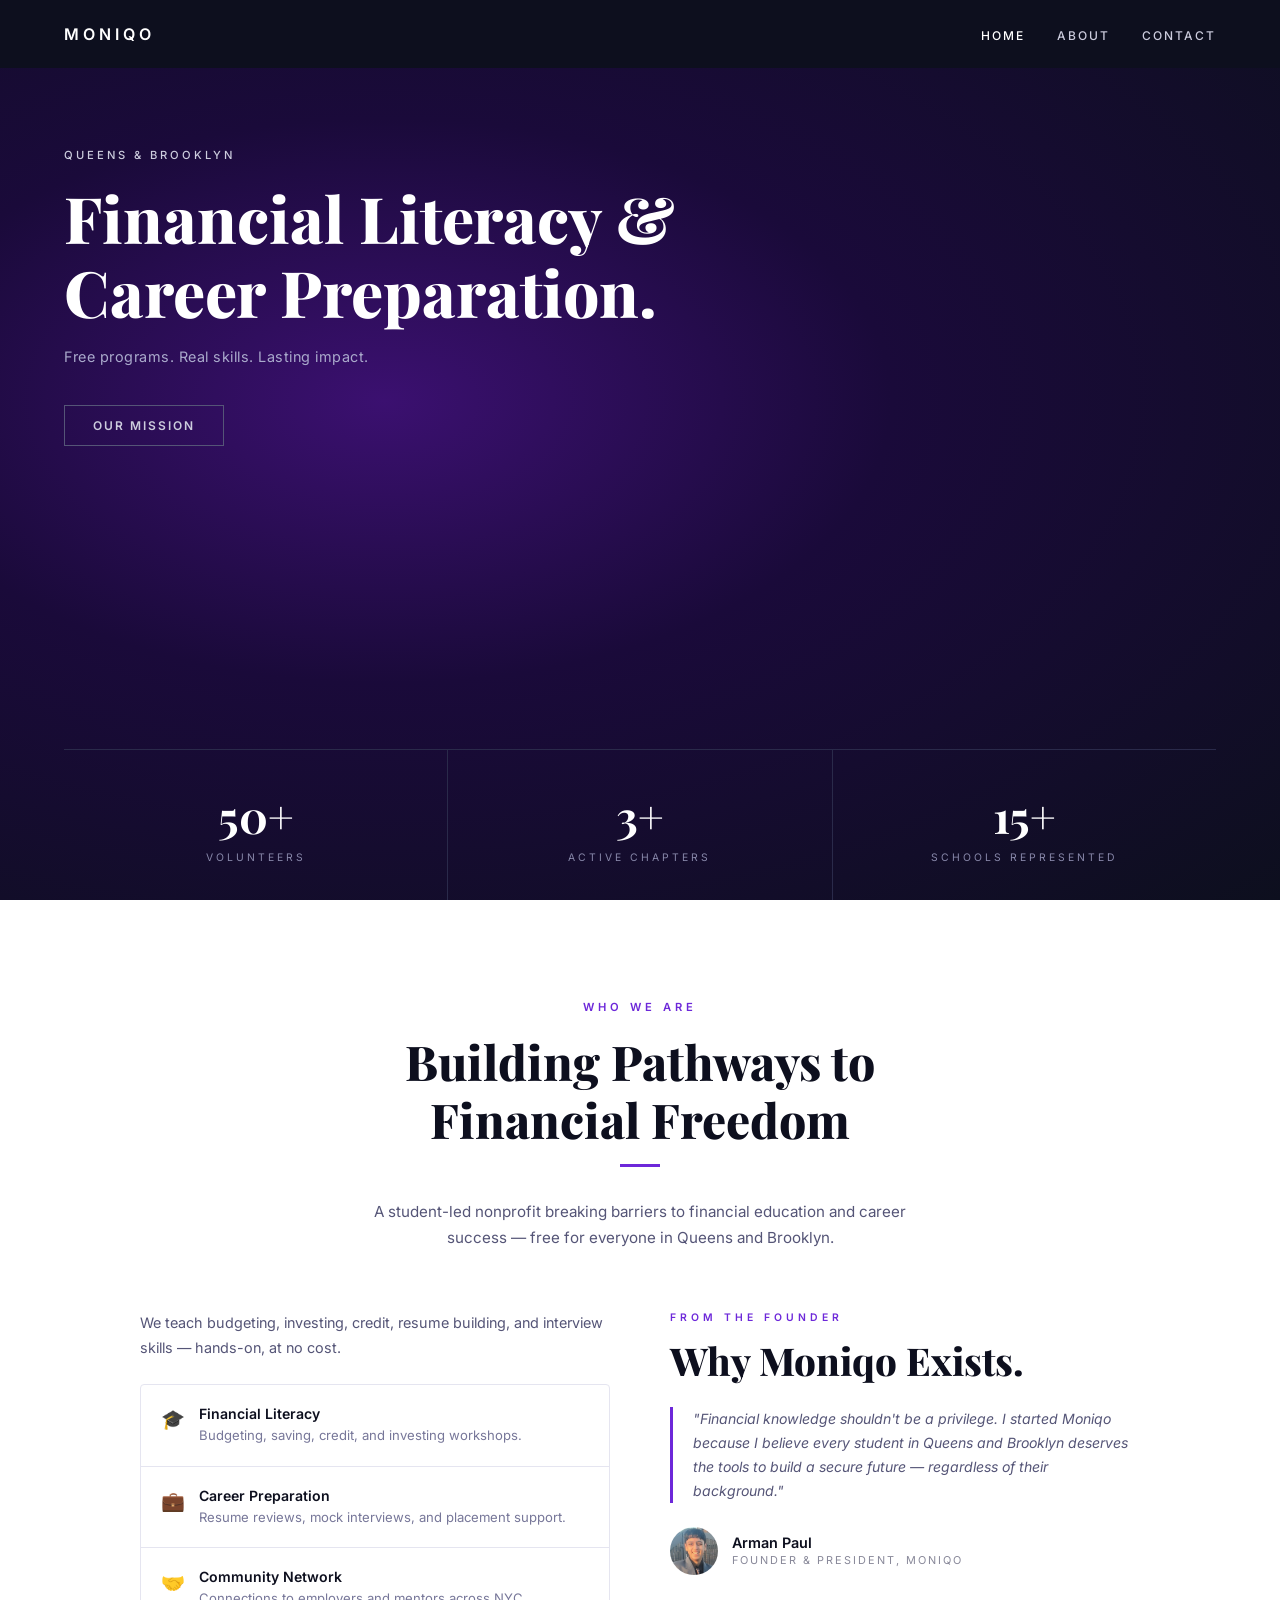
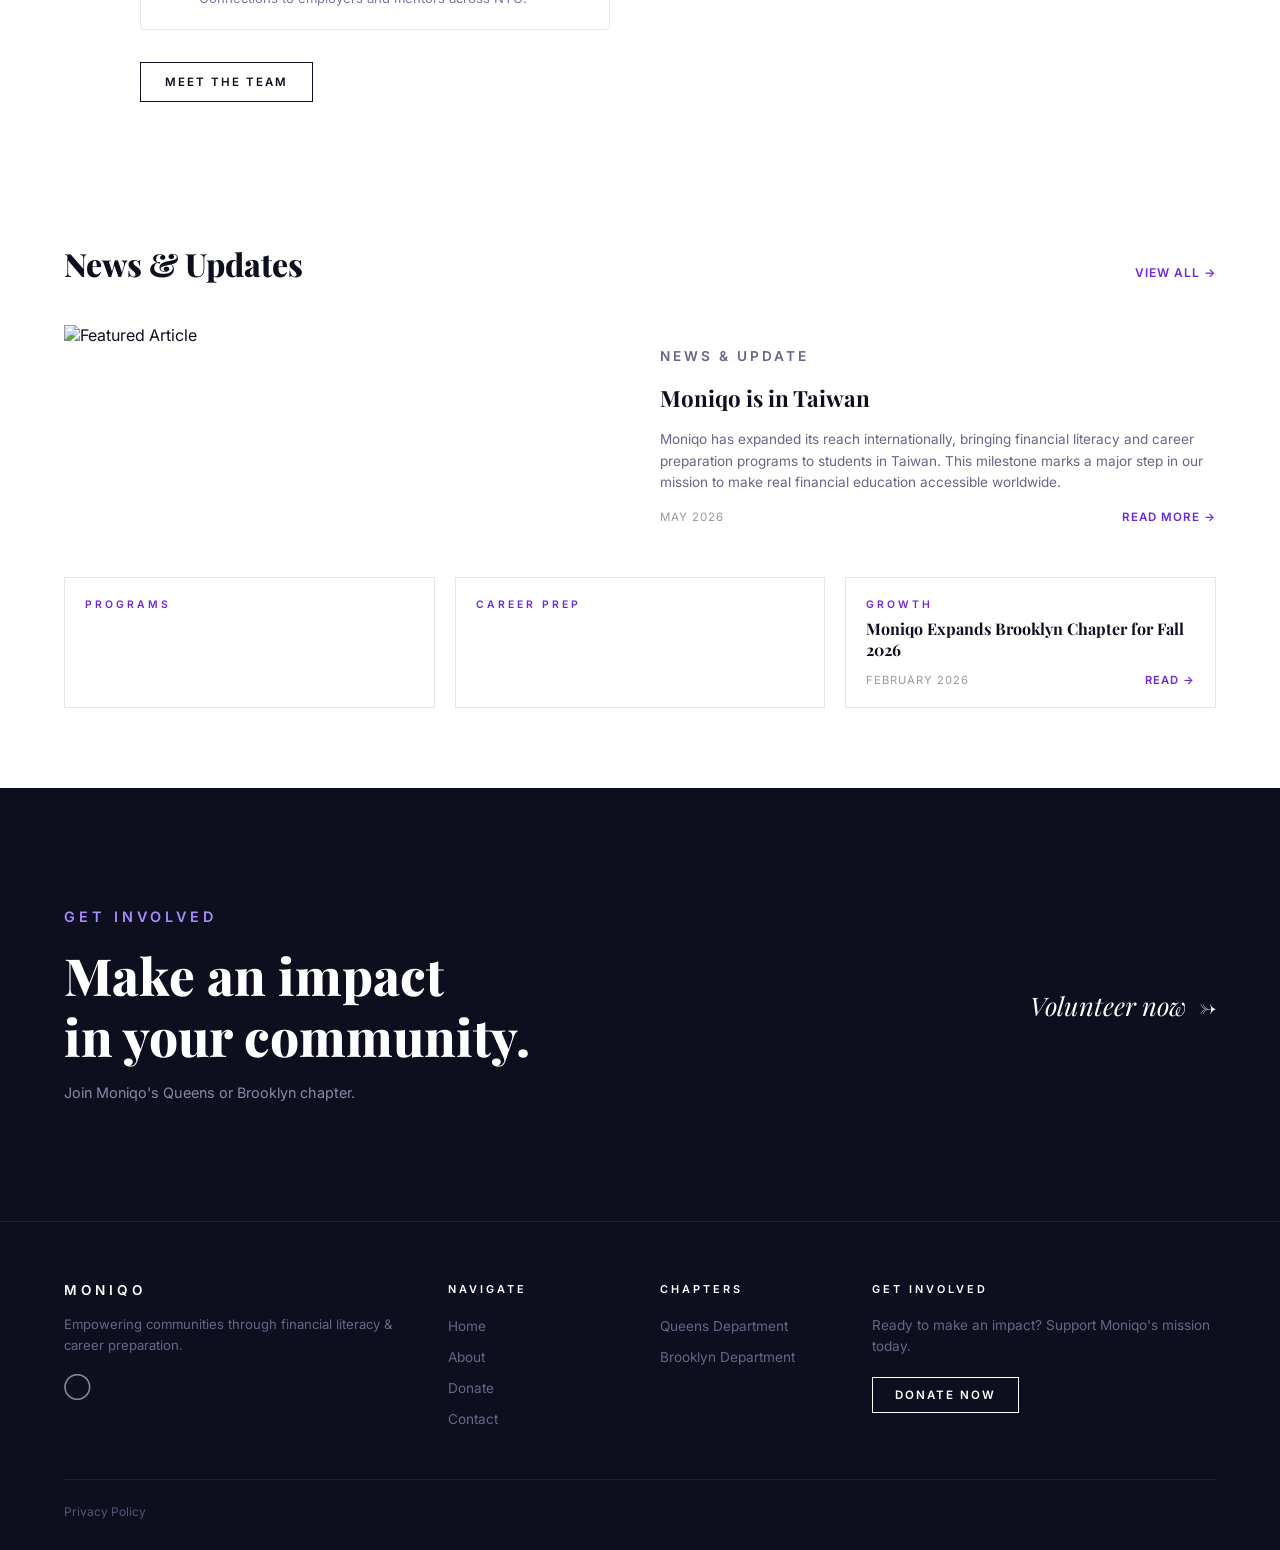
==== index.html @ d5f3fcaf "Initial commit" ====
<!DOCTYPE html>
<html lang="en">
<head>
  <meta charset="UTF-8" />
  <meta name="viewport" content="width=device-width, initial-scale=1.0" />
  <title>Moniqo</title>
  <link rel="stylesheet" href="styles.css" />
  <style>
    html { scroll-behavior: smooth; }
  </style>
</head>
<body>

  <!-- NAV -->
  <nav>
    <a href="index.html" class="nav-brand">Moniqo</a>
    <div class="nav-right">
      <ul class="nav-links">
        <li><a href="index.html" class="active">Home</a></li>
        <li><a href="#about">About</a></li>
        <li><a href="contact.html">Contact</a></li>
      </ul>
    </div>
  </nav>

  <!-- HERO -->
  <section class="hero">
    <div class="hero-content">
      <p class="location">Queens &amp; Brooklyn</p>
      <h1>Financial Literacy &amp;<br />Career Preparation.</h1>
      <p class="tagline">Free programs. Real skills. Lasting impact.</p>
      <div class="hero-buttons">
<a href="#about" class="btn-outline">Our Mission</a>
      </div>
    </div>

    <!-- STATS -->
    <div class="stats-bar">
      <div class="stat-item">
        <div class="number">50+</div>
        <div class="label">Volunteers</div>
      </div>
      <div class="stat-item">
        <div class="number">3+</div>
        <div class="label">Active Chapters</div>
      </div>
      <div class="stat-item">
        <div class="number">15+</div>
        <div class="label">Schools Represented</div>
      </div>
    </div>
  </section>

  <!-- WHO WE ARE / ABOUT -->
  <section class="who-we-are" id="about">
    <p class="section-label">Who We Are</p>
    <h2>Building Pathways to<br />Financial Freedom</h2>
    <div class="underline-accent"></div>
    <p class="sub">A student-led nonprofit breaking barriers to financial education and career success — free for everyone in Queens and Brooklyn.</p>

    <div class="about-grid">
      <div class="features-col">
        <p>We teach budgeting, investing, credit, resume building, and interview skills — hands-on, at no cost.</p>
        <div class="feature-list">
          <div class="feature-item">
            <div class="feature-icon">🎓</div>
            <div>
              <h4>Financial Literacy</h4>
              <p>Budgeting, saving, credit, and investing workshops.</p>
            </div>
          </div>
          <div class="feature-item">
            <div class="feature-icon">💼</div>
            <div>
              <h4>Career Preparation</h4>
              <p>Resume reviews, mock interviews, and placement support.</p>
            </div>
          </div>
          <div class="feature-item">
            <div class="feature-icon">🤝</div>
            <div>
              <h4>Community Network</h4>
              <p>Connections to employers and mentors across NYC.</p>
            </div>
          </div>
        </div>
        <a href="contact.html" class="btn-meet">Meet the Team</a>
      </div>

      <div class="founder-col">
        <p class="founder-label">From the Founder</p>
        <h3>Why Moniqo Exists.</h3>
        <div class="founder-quote">
          <p>"Financial knowledge shouldn't be a privilege. I started Moniqo because I believe every student in Queens and Brooklyn deserves the tools to build a secure future — regardless of their background."</p>
        </div>
        <div class="founder-info">
          <img src="arman-paul.png" alt="Arman Paul" />
          <div>
            <div class="name">Arman Paul</div>
            <div class="title">Founder &amp; President, Moniqo</div>
          </div>
        </div>
      </div>
    </div>
  </section>

  <!-- NEWS & INSIGHTS -->
  <section class="news-section">
    <div class="news-header">
      <h2>News &amp; Updates</h2>
      <a href="#" class="view-all">View All →</a>
    </div>

    <div class="news-featured">
      <img src="https://images.unsplash.com/photo-1551009175-15bdf9dcb580?w=600&q=80" alt="Featured Article" />
      <div class="news-featured-content">
        <p class="news-tag">News &amp; Update</p>
        <h3>Moniqo is in Taiwan</h3>
        <p>Moniqo has expanded its reach internationally, bringing financial literacy and career preparation programs to students in Taiwan. This milestone marks a major step in our mission to make real financial education accessible worldwide.</p>
        <div class="news-meta">
          <span>May 2026</span>
          <a href="#" class="read-more">Read More →</a>
        </div>
      </div>
    </div>

    <div class="news-grid">
      <div class="news-card">
        <p class="news-tag">Programs</p>
        <h4>&nbsp;</h4>
      </div>
      <div class="news-card">
        <p class="news-tag">Career Prep</p>
        <h4>&nbsp;</h4>
      </div>
      <div class="news-card">
        <p class="news-tag">Growth</p>
        <h4>Moniqo Expands Brooklyn Chapter for Fall 2026</h4>
        <div class="news-date">
          <span>February 2026</span>
          <a href="#" class="read-more">Read →</a>
        </div>
      </div>
    </div>
  </section>

  <!-- GET INVOLVED -->
  <section class="get-involved">
    <div class="get-involved-left">
      <p class="section-label">Get Involved</p>
      <h2>Make an impact<br />in your community.</h2>
      <p>Join Moniqo's Queens or Brooklyn chapter.</p>
    </div>
    <a href="https://docs.google.com/forms/d/1YrQzjha91CucTgwIuH_ccHVyPxOng6kGzpO0rS3Ra_c/viewform?edit_requested=true" target="_blank" class="volunteer-link">
      Volunteer now &nbsp;→
    </a>
  </section>

  <!-- FOOTER -->
  <footer>
    <div class="footer-grid">
      <div class="footer-brand">
        <span class="logo">Moniqo</span>
        <p>Empowering communities through financial literacy &amp; career preparation.</p>
        <a href="#" class="footer-instagram">&#9711;</a>
      </div>
      <div class="footer-col">
        <h5>Navigate</h5>
        <ul>
          <li><a href="index.html">Home</a></li>
          <li><a href="#about">About</a></li>
          <li><a href="#">Donate</a></li>
          <li><a href="contact.html">Contact</a></li>
        </ul>
      </div>
      <div class="footer-col">
        <h5>Chapters</h5>
        <ul>
          <li><a href="#">Queens Department</a></li>
          <li><a href="#">Brooklyn Department</a></li>
        </ul>
      </div>
      <div class="footer-col footer-cta">
        <h5>Get Involved</h5>
        <p>Ready to make an impact? Support Moniqo's mission today.</p>
        <a href="#" class="btn-donate-footer">Donate Now</a>
      </div>
    </div>
    <div class="footer-bottom">
      <a href="#">Privacy Policy</a>
    </div>
  </footer>

</body>
</html>
---- styles.css ----
@import url('https://fonts.googleapis.com/css2?family=Playfair+Display:ital,wght@0,700;0,800;1,700&family=Inter:wght@300;400;500;600&display=swap');

* {
  margin: 0;
  padding: 0;
  box-sizing: border-box;
}

body {
  font-family: 'Inter', sans-serif;
  background-color: #ffffff;
  color: #ffffff;
}

/* ── NAV ── */
nav {
  background-color: #0d0f1e;
  display: flex;
  align-items: center;
  justify-content: space-between;
  padding: 0 5%;
  height: 68px;
  position: sticky;
  top: 0;
  z-index: 100;
}

.nav-brand {
  font-family: 'Inter', sans-serif;
  font-size: 1rem;
  font-weight: 600;
  letter-spacing: 4px;
  text-transform: uppercase;
  color: #ffffff;
  text-decoration: none;
}

.nav-right {
  display: flex;
  align-items: center;
  gap: 2.5rem;
}

.nav-links {
  display: flex;
  gap: 2rem;
  list-style: none;
}

.nav-links a {
  color: #ccccdd;
  text-decoration: none;
  font-size: 0.75rem;
  font-weight: 500;
  letter-spacing: 2px;
  text-transform: uppercase;
  transition: color 0.2s;
}

.nav-links a:hover,
.nav-links a.active {
  color: #ffffff;
}

.btn-donate-nav {
  border: 1px solid #ffffff;
  color: #ffffff;
  background: transparent;
  padding: 8px 20px;
  font-size: 0.75rem;
  font-weight: 600;
  letter-spacing: 2px;
  text-transform: uppercase;
  text-decoration: none;
  transition: background 0.2s, color 0.2s;
}

.btn-donate-nav:hover {
  background: #ffffff;
  color: #0d0f1e;
}

/* ── HERO ── */
.hero {
  background: radial-gradient(ellipse at 30% 40%, #3b1070 0%, #1a0a3a 40%, #0d0f1e 100%);
  min-height: calc(100vh - 68px);
  display: flex;
  flex-direction: column;
  justify-content: space-between;
  padding: 80px 5% 0;
}

.hero-content {
  max-width: 620px;
}

.hero .location {
  font-size: 0.7rem;
  font-weight: 500;
  letter-spacing: 3px;
  text-transform: uppercase;
  color: #ccccdd;
  margin-bottom: 1.2rem;
}

.hero h1 {
  font-family: 'Playfair Display', serif;
  font-size: clamp(2.8rem, 5vw, 4.2rem);
  font-weight: 800;
  line-height: 1.15;
  color: #ffffff;
  margin-bottom: 1.2rem;
}

.hero .tagline {
  font-size: 0.9rem;
  color: #aaaacc;
  margin-bottom: 2.5rem;
  letter-spacing: 0.5px;
}

.hero-buttons {
  display: flex;
  gap: 1rem;
  flex-wrap: wrap;
}

.btn-primary {
  background-color: #ffffff;
  color: #0d0f1e;
  padding: 12px 28px;
  font-size: 0.75rem;
  font-weight: 700;
  letter-spacing: 2px;
  text-transform: uppercase;
  text-decoration: none;
  transition: background 0.2s;
}

.btn-primary:hover {
  background-color: #e0e0f0;
}

.btn-outline {
  border: 1px solid #555577;
  color: #ccccdd;
  background: transparent;
  padding: 12px 28px;
  font-size: 0.75rem;
  font-weight: 600;
  letter-spacing: 2px;
  text-transform: uppercase;
  text-decoration: none;
  transition: border-color 0.2s, color 0.2s;
}

.btn-outline:hover {
  border-color: #ffffff;
  color: #ffffff;
}

/* ── STATS BAR ── */
.stats-bar {
  display: flex;
  border-top: 1px solid #2a2a4a;
  margin-top: 60px;
}

.stat-item {
  flex: 1;
  text-align: center;
  padding: 36px 20px;
  border-right: 1px solid #2a2a4a;
}

.stat-item:last-child {
  border-right: none;
}

.stat-item .number {
  font-family: 'Playfair Display', serif;
  font-size: 2.8rem;
  font-weight: 700;
  color: #ffffff;
}

.stat-item .label {
  font-size: 0.65rem;
  letter-spacing: 3px;
  text-transform: uppercase;
  color: #8888aa;
  margin-top: 0.4rem;
}

/* ── ABOUT / WHO WE ARE SECTION ── */
.who-we-are {
  background: #ffffff;
  color: #0d0f1e;
  text-align: center;
  padding: 100px 5% 60px;
}

.section-label {
  font-size: 0.7rem;
  font-weight: 600;
  letter-spacing: 4px;
  text-transform: uppercase;
  color: #6d28d9;
  margin-bottom: 1.2rem;
}

.who-we-are h2 {
  font-family: 'Playfair Display', serif;
  font-size: clamp(2rem, 4vw, 3rem);
  font-weight: 800;
  color: #0d0f1e;
  line-height: 1.2;
  margin-bottom: 1rem;
}

.underline-accent {
  width: 40px;
  height: 3px;
  background: #6d28d9;
  margin: 0 auto 2rem;
}

.who-we-are .sub {
  font-size: 0.95rem;
  color: #555577;
  max-width: 560px;
  margin: 0 auto 60px;
  line-height: 1.7;
}

.about-grid {
  display: grid;
  grid-template-columns: 1fr 1fr;
  gap: 60px;
  max-width: 1000px;
  margin: 0 auto;
  text-align: left;
}

.features-col p {
  font-size: 0.9rem;
  color: #555577;
  line-height: 1.7;
  margin-bottom: 1.5rem;
}

.feature-list {
  border: 1px solid #e5e5f0;
  border-radius: 4px;
  overflow: hidden;
}

.feature-item {
  display: flex;
  align-items: flex-start;
  gap: 14px;
  padding: 20px;
  border-bottom: 1px solid #e5e5f0;
}

.feature-item:last-child {
  border-bottom: none;
}

.feature-icon {
  font-size: 1.2rem;
  margin-top: 2px;
}

.feature-item h4 {
  font-size: 0.88rem;
  font-weight: 600;
  color: #0d0f1e;
  margin-bottom: 4px;
}

.feature-item p {
  font-size: 0.82rem;
  color: #777799;
  margin: 0;
  line-height: 1.5;
}

.btn-meet {
  display: inline-block;
  border: 1px solid #0d0f1e;
  color: #0d0f1e;
  background: transparent;
  padding: 12px 24px;
  font-size: 0.72rem;
  font-weight: 600;
  letter-spacing: 2px;
  text-transform: uppercase;
  text-decoration: none;
  margin-top: 2rem;
  transition: background 0.2s, color 0.2s;
}

.btn-meet:hover {
  background: #0d0f1e;
  color: #ffffff;
}

.founder-col {
  display: flex;
  flex-direction: column;
  justify-content: flex-start;
}

.founder-label {
  font-size: 0.65rem;
  font-weight: 600;
  letter-spacing: 4px;
  text-transform: uppercase;
  color: #6d28d9;
  margin-bottom: 0.8rem;
}

.founder-col h3 {
  font-family: 'Playfair Display', serif;
  font-size: clamp(1.8rem, 3vw, 2.4rem);
  font-weight: 800;
  color: #0d0f1e;
  line-height: 1.2;
  margin-bottom: 1.5rem;
}

.founder-quote {
  border-left: 3px solid #6d28d9;
  padding-left: 20px;
  margin-bottom: 1.5rem;
}

.founder-quote p {
  font-size: 0.88rem;
  font-style: italic;
  color: #555577;
  line-height: 1.7;
}

.founder-info {
  display: flex;
  align-items: center;
  gap: 14px;
}

.founder-info img {
  width: 48px;
  height: 48px;
  border-radius: 50%;
  object-fit: cover;
}

.founder-info .name {
  font-size: 0.9rem;
  font-weight: 600;
  color: #0d0f1e;
}

.founder-info .title {
  font-size: 0.68rem;
  letter-spacing: 2px;
  text-transform: uppercase;
  color: #888899;
  margin-top: 2px;
}

/* ── NEWS & INSIGHTS ── */
.news-section {
  background: #ffffff;
  color: #0d0f1e;
  padding: 80px 5%;
}

.news-header {
  display: flex;
  justify-content: space-between;
  align-items: baseline;
  margin-bottom: 2.5rem;
}

.news-header h2 {
  font-family: 'Playfair Display', serif;
  font-size: 2rem;
  font-weight: 800;
  color: #0d0f1e;
}

.view-all {
  font-size: 0.75rem;
  font-weight: 600;
  letter-spacing: 1px;
  color: #6d28d9;
  text-decoration: none;
  text-transform: uppercase;
}

.view-all:hover {
  text-decoration: underline;
}

.news-featured {
  display: grid;
  grid-template-columns: 1fr 1fr;
  gap: 40px;
  margin-bottom: 2rem;
}

.news-featured img {
  width: 100%;
  height: 220px;
  object-fit: cover;
}

.news-featured-content {
  display: flex;
  flex-direction: column;
  justify-content: center;
}

.news-tag {
  font-size: 0.65rem;
  font-weight: 600;
  letter-spacing: 3px;
  text-transform: uppercase;
  color: #6d28d9;
  margin-bottom: 0.8rem;
}

.news-featured-content h3 {
  font-family: 'Playfair Display', serif;
  font-size: 1.4rem;
  font-weight: 700;
  color: #0d0f1e;
  line-height: 1.3;
  margin-bottom: 1rem;
}

.news-featured-content p {
  font-size: 0.85rem;
  color: #666688;
  line-height: 1.6;
  margin-bottom: 1rem;
}

.news-meta {
  display: flex;
  justify-content: space-between;
  align-items: center;
  font-size: 0.72rem;
  color: #999999;
  text-transform: uppercase;
  letter-spacing: 1px;
}

.read-more {
  color: #6d28d9;
  text-decoration: none;
  font-weight: 600;
}

.news-grid {
  display: grid;
  grid-template-columns: 1fr 1fr 1fr;
  gap: 20px;
}

.news-card {
  border: 1px solid #e5e5f0;
  padding: 20px;
}

.news-card img {
  width: 100%;
  height: 120px;
  object-fit: cover;
  margin-bottom: 1rem;
}

.news-card .news-tag {
  display: block;
  margin-bottom: 0.5rem;
}

.news-card h4 {
  font-family: 'Playfair Display', serif;
  font-size: 1rem;
  font-weight: 700;
  color: #0d0f1e;
  line-height: 1.3;
  margin-bottom: 0.8rem;
}

.news-card .news-date {
  font-size: 0.7rem;
  color: #999999;
  text-transform: uppercase;
  letter-spacing: 1px;
  display: flex;
  justify-content: space-between;
}

/* ── GET INVOLVED ── */
.get-involved {
  background: #0d0f1e;
  color: #ffffff;
  padding: 120px 5%;
  display: flex;
  justify-content: space-between;
  align-items: center;
}

.get-involved-left .section-label {
  color: #a78bfa;
  margin-bottom: 1.2rem;
}

.get-involved-left h2 {
  font-family: 'Playfair Display', serif;
  font-size: clamp(2rem, 4vw, 3.2rem);
  font-weight: 800;
  color: #ffffff;
  line-height: 1.2;
  margin-bottom: 1rem;
}

.get-involved-left p {
  font-size: 0.9rem;
  color: #8888aa;
}

.volunteer-link {
  font-family: 'Playfair Display', serif;
  font-size: 1.6rem;
  font-style: italic;
  color: #ffffff;
  text-decoration: none;
  display: flex;
  align-items: center;
  gap: 12px;
  white-space: nowrap;
  transition: color 0.2s;
}

.volunteer-link:hover {
  color: #a78bfa;
}

/* ── FOOTER ── */
footer {
  background-color: #0d0f1e;
  border-top: 1px solid #1e2040;
  padding: 60px 5% 30px;
}

.footer-grid {
  display: grid;
  grid-template-columns: 2fr 1fr 1fr 2fr;
  gap: 40px;
  margin-bottom: 40px;
}

.footer-brand .logo {
  font-family: 'Inter', sans-serif;
  font-size: 0.85rem;
  font-weight: 600;
  letter-spacing: 4px;
  text-transform: uppercase;
  color: #ffffff;
  margin-bottom: 1rem;
  display: block;
}

.footer-brand p {
  font-size: 0.82rem;
  color: #666688;
  line-height: 1.6;
  margin-bottom: 1.2rem;
}

.footer-instagram {
  color: #888899;
  text-decoration: none;
  font-size: 1.2rem;
  transition: color 0.2s;
}

.footer-instagram:hover {
  color: #a78bfa;
}

.footer-col h5 {
  font-size: 0.68rem;
  font-weight: 600;
  letter-spacing: 3px;
  text-transform: uppercase;
  color: #ffffff;
  margin-bottom: 1.2rem;
}

.footer-col ul {
  list-style: none;
}

.footer-col ul li {
  margin-bottom: 0.7rem;
}

.footer-col ul li a {
  font-size: 0.85rem;
  color: #666688;
  text-decoration: none;
  transition: color 0.2s;
}

.footer-col ul li a:hover {
  color: #ffffff;
}

.footer-cta p {
  font-size: 0.85rem;
  color: #666688;
  line-height: 1.6;
  margin-bottom: 1.2rem;
}

.btn-donate-footer {
  display: inline-block;
  border: 1px solid #ffffff;
  color: #ffffff;
  background: transparent;
  padding: 10px 22px;
  font-size: 0.72rem;
  font-weight: 600;
  letter-spacing: 2px;
  text-transform: uppercase;
  text-decoration: none;
  transition: background 0.2s, color 0.2s;
}

.btn-donate-footer:hover {
  background: #ffffff;
  color: #0d0f1e;
}

.footer-bottom {
  border-top: 1px solid #1e2040;
  padding-top: 20px;
}

.footer-bottom a {
  font-size: 0.75rem;
  color: #555577;
  text-decoration: none;
}

.footer-bottom a:hover {
  color: #ffffff;
}

/* ── CONTACT PAGE ── */
.contact-hero {
  background: radial-gradient(ellipse at 30% 40%, #3b1070 0%, #1a0a3a 40%, #0d0f1e 100%);
  padding: 100px 5% 80px;
  text-align: center;
}

.contact-hero h1 {
  font-family: 'Playfair Display', serif;
  font-size: clamp(2.2rem, 4vw, 3.2rem);
  font-weight: 800;
  color: #ffffff;
  margin-bottom: 0.8rem;
}

.contact-hero p {
  font-size: 0.95rem;
  color: #aaaacc;
}

.staff-section {
  background: #ffffff;
  color: #0d0f1e;
  padding: 80px 5%;
}

.staff-section h2 {
  font-family: 'Playfair Display', serif;
  font-size: 2rem;
  font-weight: 800;
  color: #0d0f1e;
  margin-bottom: 0.5rem;
}

.staff-section .sub {
  font-size: 0.88rem;
  color: #777799;
  margin-bottom: 3rem;
}

.staff-grid {
  display: grid;
  grid-template-columns: repeat(auto-fill, minmax(200px, 1fr));
  gap: 2rem;
  margin-bottom: 60px;
}

.staff-card {
  text-align: center;
}

.staff-card img {
  width: 90px;
  height: 90px;
  border-radius: 50%;
  object-fit: cover;
  margin-bottom: 1rem;
  border: 2px solid #e5e5f0;
}

.staff-card .staff-name {
  font-size: 0.95rem;
  font-weight: 700;
  color: #0d0f1e;
}

.staff-card .staff-title {
  font-size: 0.72rem;
  letter-spacing: 1px;
  text-transform: uppercase;
  color: #6d28d9;
  margin: 0.3rem 0;
}

.staff-card .staff-bio {
  font-size: 0.82rem;
  color: #777799;
  line-height: 1.5;
  margin-top: 0.5rem;
}

/* ── RESPONSIVE ── */
@media (max-width: 768px) {
  .about-grid,
  .news-featured,
  .news-grid,
  .footer-grid {
    grid-template-columns: 1fr;
  }

  .get-involved {
    flex-direction: column;
    gap: 2rem;
  }

  .stats-bar {
    flex-direction: column;
  }

  .stat-item {
    border-right: none;
    border-bottom: 1px solid #2a2a4a;
  }
}
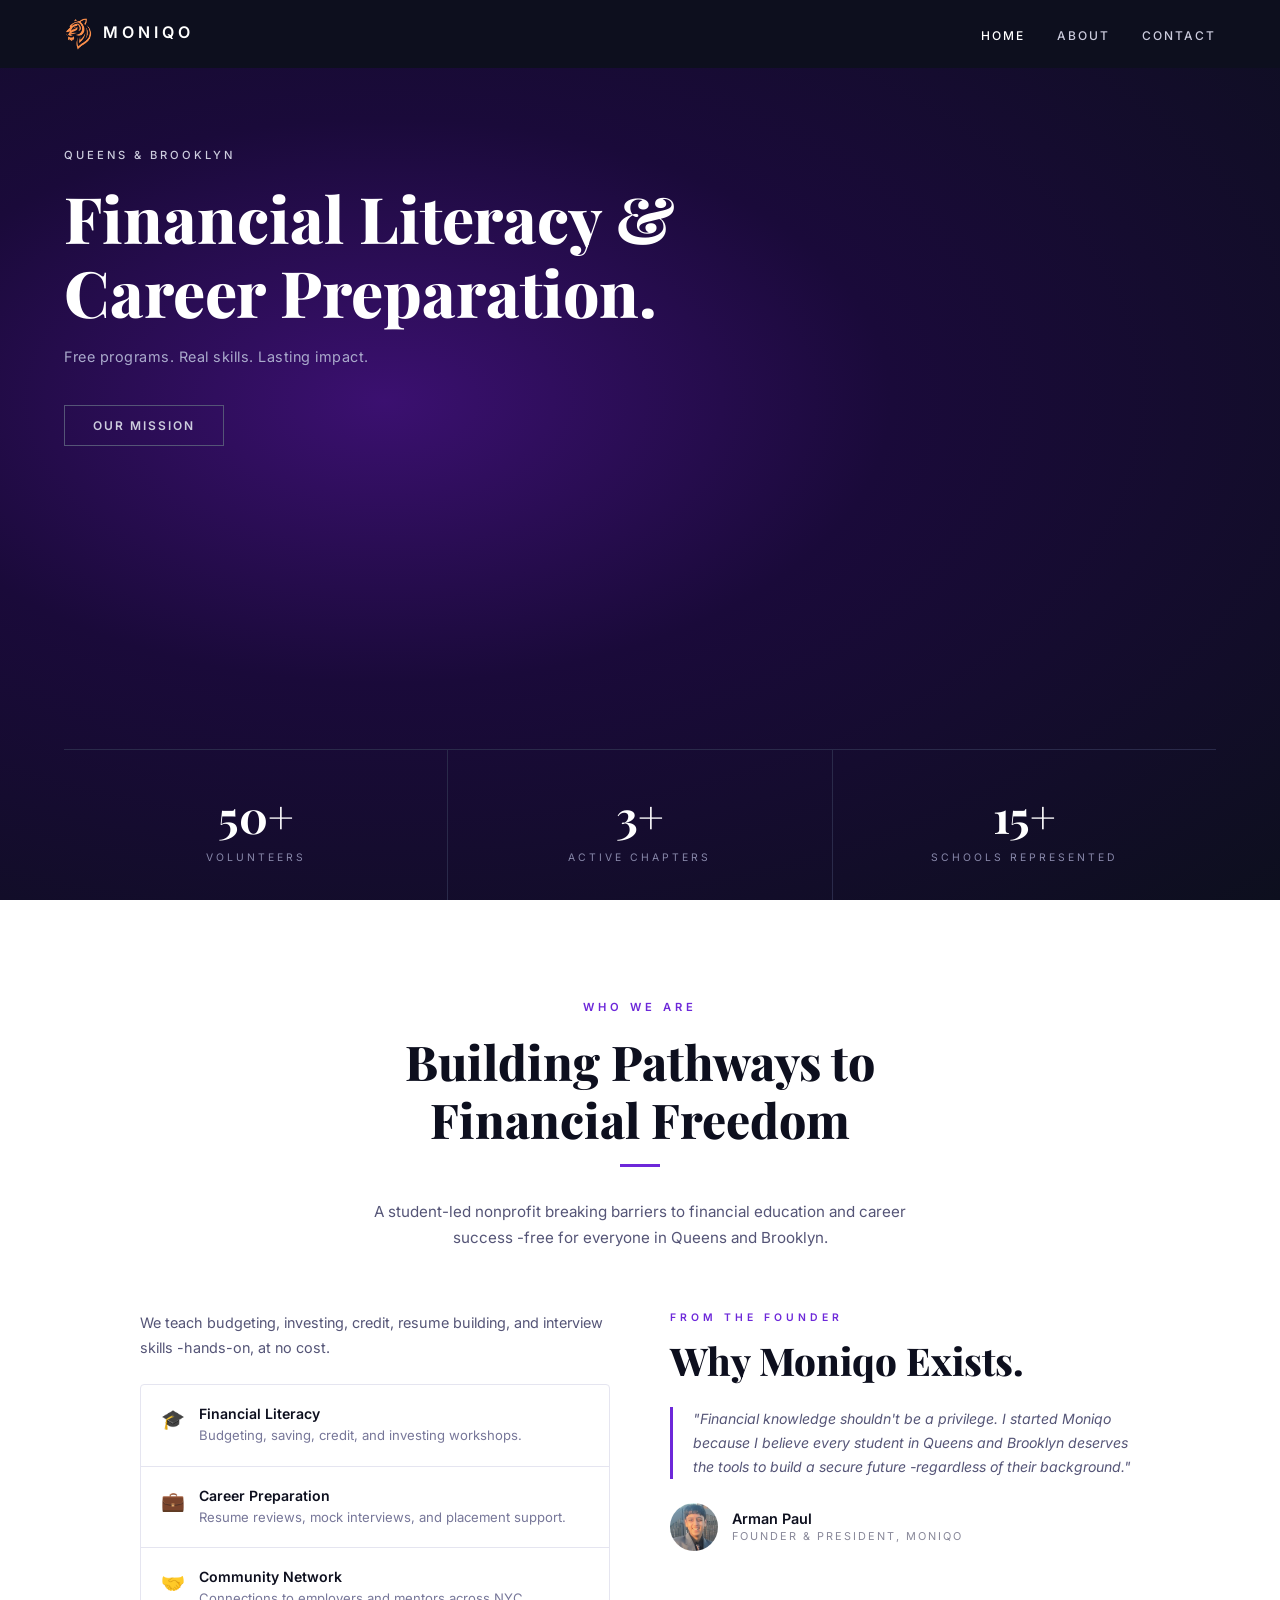
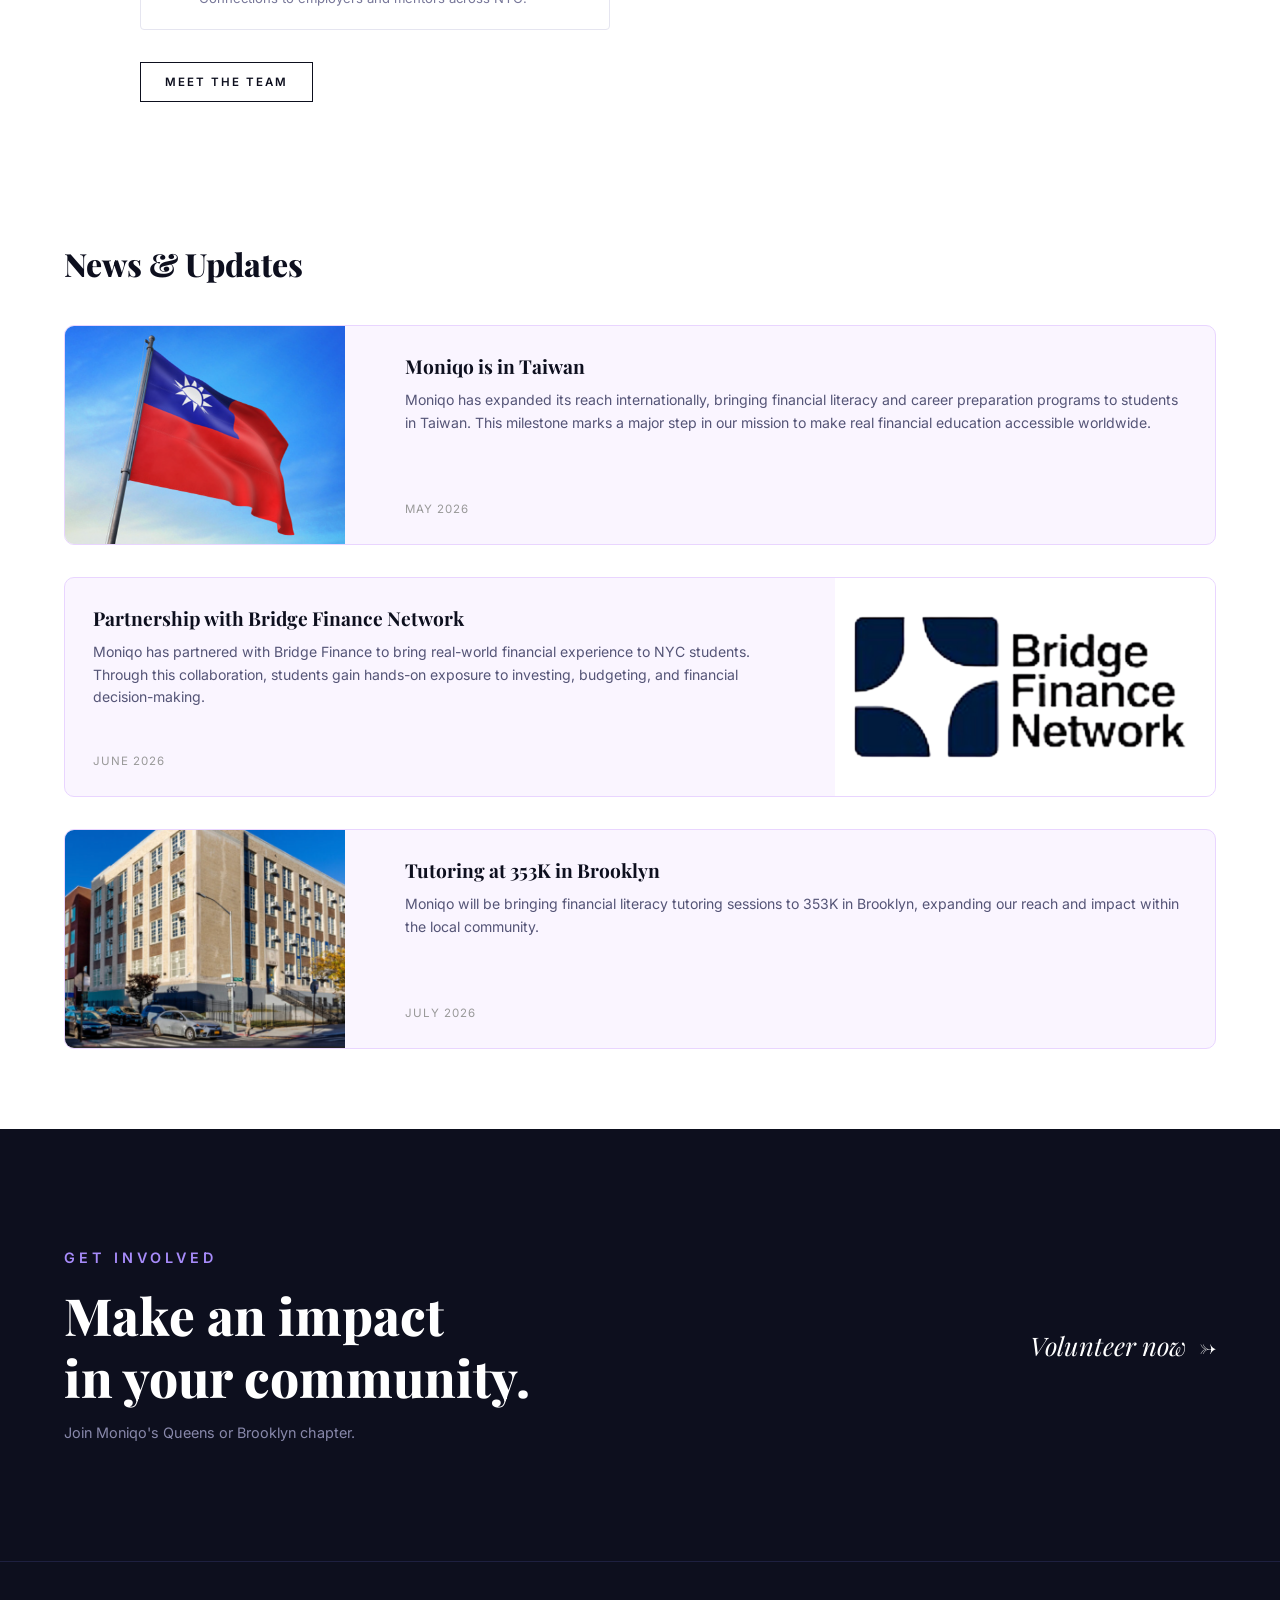
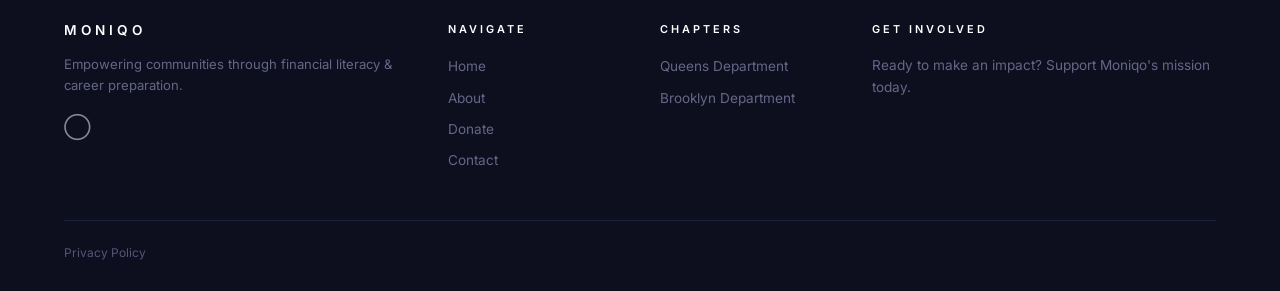
==== commit 2a85af61: "Update leadership and news sections" ====
--- a/index.html
+++ b/index.html
@@ -13,7 +13,7 @@
 
   <!-- NAV -->
   <nav>
-    <a href="index.html" class="nav-brand">Moniqo</a>
+    <a href="index.html" class="nav-brand"><img src="logo.png" alt="Moniqo Logo" style="height:32px;vertical-align:middle;margin-right:10px;">Moniqo</a>
     <div class="nav-right">
       <ul class="nav-links">
         <li><a href="index.html" class="active">Home</a></li>
@@ -56,11 +56,11 @@
     <p class="section-label">Who We Are</p>
     <h2>Building Pathways to<br />Financial Freedom</h2>
     <div class="underline-accent"></div>
-    <p class="sub">A student-led nonprofit breaking barriers to financial education and career success — free for everyone in Queens and Brooklyn.</p>
+    <p class="sub">A student-led nonprofit breaking barriers to financial education and career success -free for everyone in Queens and Brooklyn.</p>
 
     <div class="about-grid">
       <div class="features-col">
-        <p>We teach budgeting, investing, credit, resume building, and interview skills — hands-on, at no cost.</p>
+        <p>We teach budgeting, investing, credit, resume building, and interview skills -hands-on, at no cost.</p>
         <div class="feature-list">
           <div class="feature-item">
             <div class="feature-icon">🎓</div>
@@ -91,7 +91,7 @@
         <p class="founder-label">From the Founder</p>
         <h3>Why Moniqo Exists.</h3>
         <div class="founder-quote">
-          <p>"Financial knowledge shouldn't be a privilege. I started Moniqo because I believe every student in Queens and Brooklyn deserves the tools to build a secure future — regardless of their background."</p>
+          <p>"Financial knowledge shouldn't be a privilege. I started Moniqo because I believe every student in Queens and Brooklyn deserves the tools to build a secure future -regardless of their background."</p>
         </div>
         <div class="founder-info">
           <img src="arman-paul.png" alt="Arman Paul" />
@@ -104,43 +104,41 @@
     </div>
   </section>
 
-  <!-- NEWS & INSIGHTS -->
+  <!-- NEWS & UPDATES -->
   <section class="news-section">
     <div class="news-header">
       <h2>News &amp; Updates</h2>
-      <a href="#" class="view-all">View All →</a>
     </div>
 
-    <div class="news-featured">
-      <img src="https://images.unsplash.com/photo-1551009175-15bdf9dcb580?w=600&q=80" alt="Featured Article" />
-      <div class="news-featured-content">
-        <p class="news-tag">News &amp; Update</p>
-        <h3>Moniqo is in Taiwan</h3>
-        <p>Moniqo has expanded its reach internationally, bringing financial literacy and career preparation programs to students in Taiwan. This milestone marks a major step in our mission to make real financial education accessible worldwide.</p>
-        <div class="news-meta">
-          <span>May 2026</span>
-          <a href="#" class="read-more">Read More →</a>
+    <div class="news-rows">
+
+      <div class="news-row">
+        <img src="taiwan.png" alt="Taiwan" />
+        <div class="news-row-content">
+          <h3>Moniqo is in Taiwan</h3>
+          <p>Moniqo has expanded its reach internationally, bringing financial literacy and career preparation programs to students in Taiwan. This milestone marks a major step in our mission to make real financial education accessible worldwide.</p>
+          <div class="news-date-sm"><span>May 2026</span></div>
         </div>
       </div>
-    </div>
 
-    <div class="news-grid">
-      <div class="news-card">
-        <p class="news-tag">Programs</p>
-        <h4>&nbsp;</h4>
+      <div class="news-row news-row-reverse">
+        <div class="news-row-content">
+          <h3>Partnership with Bridge Finance Network</h3>
+          <p>Moniqo has partnered with Bridge Finance to bring real-world financial experience to NYC students. Through this collaboration, students gain hands-on exposure to investing, budgeting, and financial decision-making.</p>
+          <div class="news-date-sm"><span>June 2026</span></div>
+        </div>
+        <img src="Bridge Finance Network .png" alt="Bridge Finance Network" class="img-contain" />
       </div>
-      <div class="news-card">
-        <p class="news-tag">Career Prep</p>
-        <h4>&nbsp;</h4>
-      </div>
-      <div class="news-card">
-        <p class="news-tag">Growth</p>
-        <h4>Moniqo Expands Brooklyn Chapter for Fall 2026</h4>
-        <div class="news-date">
-          <span>February 2026</span>
-          <a href="#" class="read-more">Read →</a>
+
+      <div class="news-row">
+        <img src="353k.png" alt="353K Brooklyn" />
+        <div class="news-row-content">
+          <h3>Tutoring at 353K in Brooklyn</h3>
+          <p>Moniqo will be bringing financial literacy tutoring sessions to 353K in Brooklyn, expanding our reach and impact within the local community.</p>
+          <div class="news-date-sm"><span>July 2026</span></div>
         </div>
       </div>
+
     </div>
   </section>
 
@@ -183,7 +181,6 @@
       <div class="footer-col footer-cta">
         <h5>Get Involved</h5>
         <p>Ready to make an impact? Support Moniqo's mission today.</p>
-        <a href="#" class="btn-donate-footer">Donate Now</a>
       </div>
     </div>
     <div class="footer-bottom">
--- a/styles.css
+++ b/styles.css
@@ -25,6 +25,7 @@
   z-index: 100;
 }
 
+
 .nav-brand {
   font-family: 'Inter', sans-serif;
   font-size: 1rem;
@@ -505,6 +506,80 @@
   justify-content: space-between;
 }
 
+/* ── NEWS ROWS ── */
+.news-rows {
+  display: flex;
+  flex-direction: column;
+  gap: 2rem;
+}
+
+.news-row {
+  display: grid;
+  grid-template-columns: 280px 1fr;
+  gap: 2rem;
+  height: 220px;
+  background: #faf5ff;
+  border: 1px solid #e9d5ff;
+  border-radius: 10px;
+  overflow: hidden;
+}
+
+.news-row img {
+  width: 100%;
+  height: 100%;
+  object-fit: cover;
+  display: block;
+}
+
+.news-row img.img-contain {
+  object-fit: contain;
+  object-position: center;
+  background: #ffffff;
+}
+
+.news-row-reverse {
+  grid-template-columns: 1fr 380px;
+}
+
+.news-img-placeholder {
+  width: 100%;
+  height: 100%;
+  background: #ede9fe;
+  border-right: 1px dashed #c4b5fd;
+  display: flex;
+  align-items: center;
+  justify-content: center;
+}
+
+.news-row-content {
+  padding: 28px;
+  display: flex;
+  flex-direction: column;
+  gap: 10px;
+}
+
+.news-row-content h3 {
+  font-family: 'Playfair Display', serif;
+  font-size: 1.2rem;
+  font-weight: 700;
+  color: #0d0f1e;
+  line-height: 1.3;
+}
+
+.news-row-content p {
+  font-size: 0.88rem;
+  color: #555577;
+  line-height: 1.6;
+}
+
+.news-date-sm {
+  font-size: 0.72rem;
+  color: #999;
+  text-transform: uppercase;
+  letter-spacing: 1px;
+  margin-top: auto;
+}
+
 /* ── GET INVOLVED ── */
 .get-involved {
   background: #0d0f1e;
@@ -708,6 +783,37 @@
   grid-template-columns: repeat(auto-fill, minmax(200px, 1fr));
   gap: 2rem;
   margin-bottom: 60px;
+}
+
+.staff-grid-six {
+  display: grid;
+  grid-template-columns: repeat(3, 1fr);
+  gap: 2rem;
+  margin-bottom: 60px;
+}
+
+.staff-grid-four {
+  display: grid;
+  grid-template-columns: repeat(8, 1fr);
+  gap: 1.5rem;
+  margin-bottom: 60px;
+}
+
+.staff-grid-four .staff-card-simple {
+  grid-column: span 2;
+}
+
+.staff-card-simple {
+  text-align: center;
+}
+
+.staff-card-simple img {
+  width: 100px;
+  height: 100px;
+  border-radius: 50%;
+  object-fit: cover;
+  border: 2px solid #e9d5ff;
+  margin-bottom: 0.8rem;
 }
 
 .staff-card {
